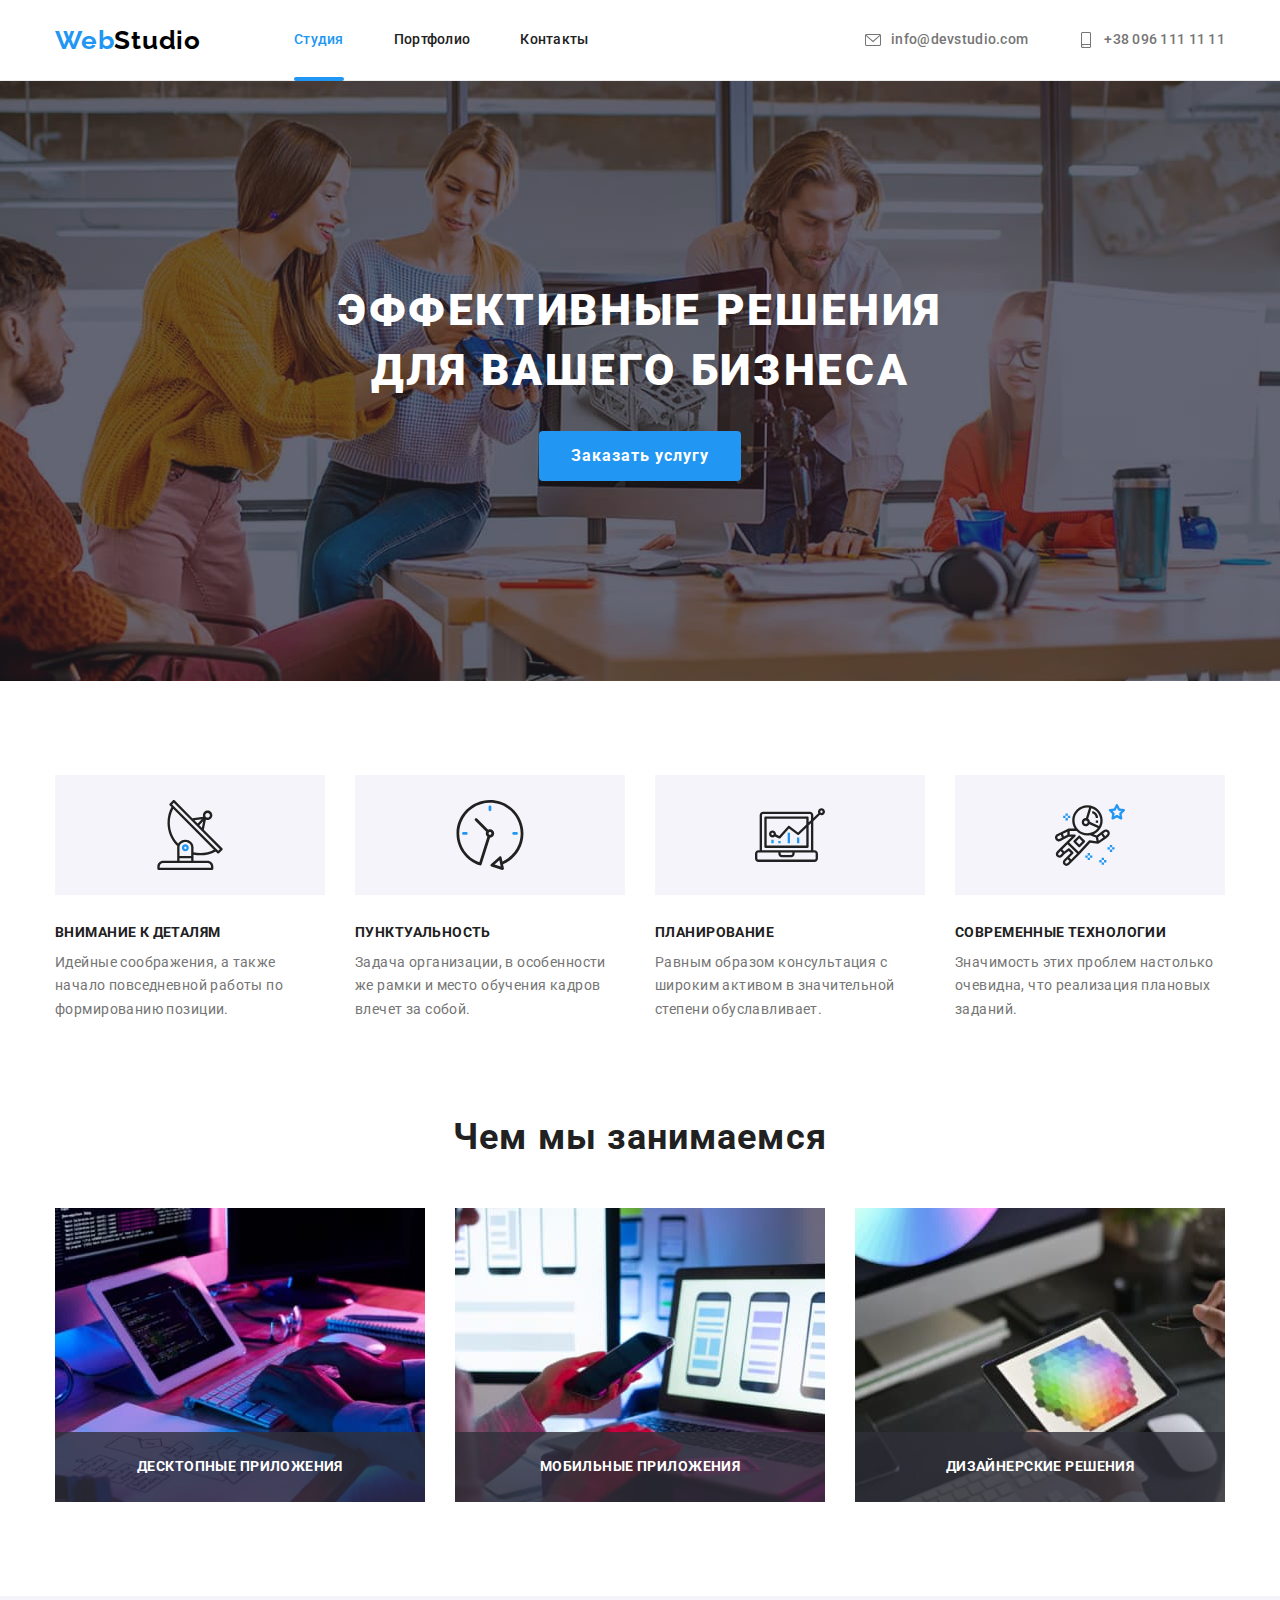
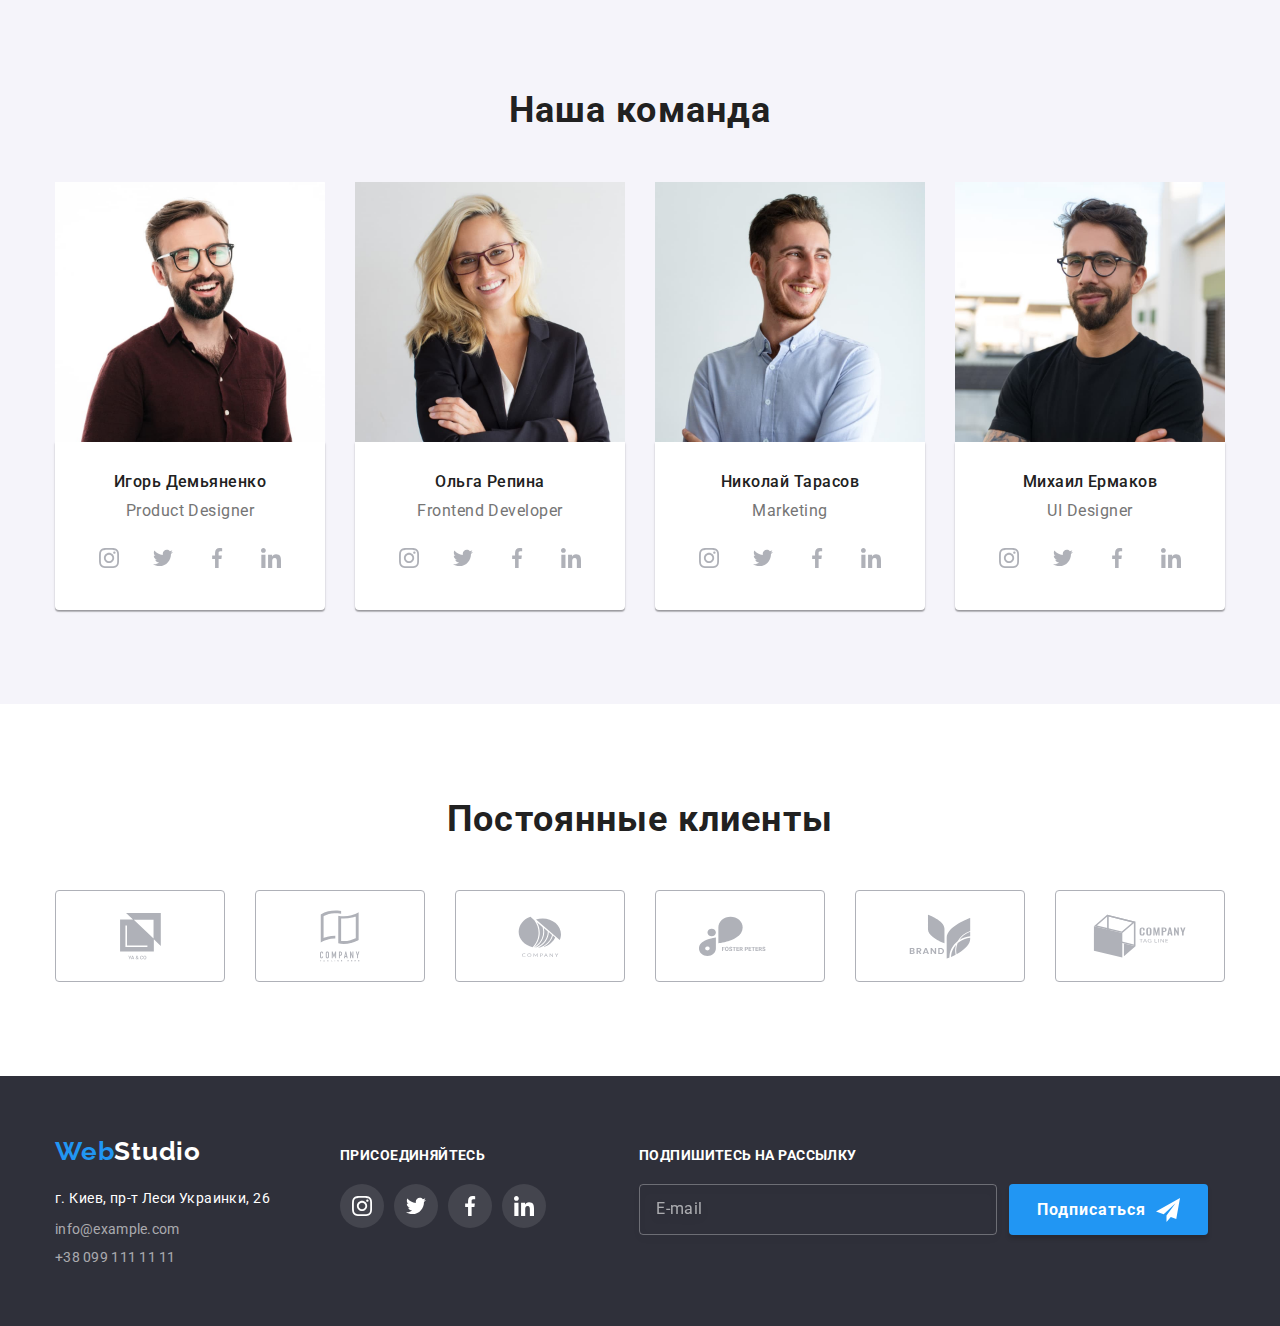
==== index.html @ f816db90 "Clone homework 06" ====
<!DOCTYPE html>
<html lang="ru">
  <head>
    <meta charset="UTF-8" />
    <meta http-equiv="X-UA-Compatible" content="IE=edge" />
    <meta name="viewport" content="width=device-width, initial-scale=1.0" />
    <title>Студия</title>
    <link rel="stylesheet" href="./css/modern-normalize.css" />
    <link rel="stylesheet" href="./css/styles.css" />

    <link rel="preconnect" href="https://fonts.googleapis.com" />
    <link rel="preconnect" href="https://fonts.gstatic.com" crossorigin />
    <link
      href="https://fonts.googleapis.com/css2?family=Raleway:wght@700&family=Roboto:wght@400;500;700;900&display=swap"
      rel="stylesheet"
    />
  </head>
  <body>
    <header class="header">
      <div class="container header-container">
        <nav class="header-navi">
          <a class="header-logo-first header-logo logo link" lang="en" href="./index.html"
            >Web<span class="header-logo-second logo">Studio</span></a
          >

          <ul class="header-list list">
            <li class="header-item">
              <a class="header-link current link" href="./index.html">Студия</a>
            </li>
            <li class="header-item">
              <a class="header-link link" href="./portfolio.html">Портфолио</a>
            </li>
            <li class="header-item"><a class="header-link link" href="">Контакты</a></li>
          </ul>
        </nav>
        <ul class="contact-list list">
          <li class="contact-item">
            <a href="mailto:info@devstudio.com" class="header-contacts header-envelope link">
              <svg class="contact-item-icon" width="16" height="16">
                <use href="./images/icons.svg#icon-envelope"></use>
              </svg>
              info@devstudio.com</a
            >
          </li>
          <li class="contact-item">
            <a href="tel:+380961111111" class="header-contacts header-tel link">
              <svg class="contact-item-icon" width="16" height="16">
                <use href="./images/icons.svg#icon-smartphone"></use>
              </svg>
              +38 096 111 11 11</a
            >
          </li>
        </ul>
      </div>
    </header>
    <main>
      <section class="main-work section">
        <div class="container main-container">
          <h1 class="main-title">Эффективные решения для вашего бизнеса</h1>
          <button class="main-btn" type="button" data-modal-open>Заказать услугу</button>
        </div>
      </section>
      <section class="features section">
        <div class="container">
          <h2 class="features-title visually-hidden">заголовок</h2>
          <ul class="features-list list">
            <li class="features-item">
              <div class="features-icon-item">
                <svg class="features-icon-icon" width="70" height="70">
                  <use href="./images/icons.svg#icon-antenna"></use>
                </svg>
              </div>
              <h3 class="features-func">Внимание к деталям</h3>
              <p class="features-text">
                Идейные соображения, а также начало повседневной работы по формированию позиции.
              </p>
            </li>
            <li class="features-item">
              <div class="features-icon-item">
                <svg class="features-icon-icon" width="70" height="70">
                  <use href="./images/icons.svg#icon-clock"></use>
                </svg>
              </div>
              <h3 class="features-func">Пунктуальность</h3>
              <p class="features-text">
                Задача организации, в особенности же рамки и место обучения кадров влечет за собой.
              </p>
            </li>
            <li class="features-item">
              <div class="features-icon-item">
                <svg class="features-icon-icon" width="70" height="70">
                  <use href="./images/icons.svg#icon-diagram"></use>
                </svg>
              </div>
              <h3 class="features-func">Планирование</h3>
              <p class="features-text">
                Равным образом консультация с широким активом в значительной степени обуславливает.
              </p>
            </li>
            <li class="features-item">
              <div class="features-icon-item">
                <svg class="features-icon-icon" width="70" height="70">
                  <use href="./images/icons.svg#icon-astronaut"></use>
                </svg>
              </div>
              <h3 class="features-func">Современные технологии</h3>
              <p class="features-text">
                Значимость этих проблем настолько очевидна, что реализация плановых заданий.
              </p>
            </li>
          </ul>
        </div>
      </section>
      <section class="about section">
        <div class="container">
          <h2 class="about-title">Чем мы занимаемся</h2>
          <ul class="about-list list">
            <li class="about-item">
              <img
                src="./images/box_01.jpg"
                alt="Адаптация сайта для ПК"
                width="370"
                height="294"
              />
              <div class="about-top">
                <p class="about-top-text">Десктопные приложения</p>
              </div>
            </li>
            <li class="about-item">
              <img
                src="./images/box_02.jpg"
                alt="Адаптация сайта для смаптфона"
                width="370"
                height="294"
              />
              <div class="about-top">
                <p class="about-top-text">Мобильные приложения</p>
              </div>
            </li>
            <li class="about-item">
              <img
                src="./images/box_03.jpg"
                alt="Адаптация сайта для планшета"
                width="370"
                height="294"
              />
              <div class="about-top">
                <p class="about-top-text">Дизайнерские решения</p>
              </div>
            </li>
          </ul>
        </div>
      </section>
      <section class="team section">
        <div class="container">
          <h2 class="team-title">Наша команда</h2>
          <ul class="team-list list">
            <li class="team-item">
              <img
                src="./images/img_01.jpg"
                alt="Игорь Демьяненко"
                width="270"
                height="260"
                class="team-img"
              />
              <div class="team-card">
                <h3 class="team-personal">Игорь Демьяненко</h3>
                <p lang="en" class="team-text">Product Designer</p>
                <ul class="team-social-list list">
                  <li class="team-social-item">
                    <a href="" class="team-social-link">
                      <svg class="team-social-icon" width="20" height="20">
                        <use href="./images/icons.svg#icon-instagram"></use>
                      </svg>
                    </a>
                  </li>
                  <li class="team-social-item">
                    <a href="" class="team-social-link">
                      <svg class="team-social-icon" width="20" height="20">
                        <use href="./images/icons.svg#icon-twitter"></use>
                      </svg>
                    </a>
                  </li>
                  <li class="team-social-item">
                    <a href="" class="team-social-link">
                      <svg class="team-social-icon" width="20" height="20">
                        <use href="./images/icons.svg#icon-facebook"></use>
                      </svg>
                    </a>
                  </li>
                  <li class="team-social-item">
                    <a href="" class="team-social-link">
                      <svg class="team-social-icon" width="20" height="20">
                        <use href="./images/icons.svg#icon-linkedin"></use>
                      </svg>
                    </a>
                  </li>
                </ul>
              </div>
            </li>
            <li class="team-item">
              <img
                src="./images/img_02.jpg"
                alt="Ольга Репина"
                width="270"
                height="260"
                class="team-img"
              />
              <div class="team-card">
                <h3 class="team-personal">Ольга Репина</h3>
                <p lang="en" class="team-text">Frontend Developer</p>
                <ul class="team-social-list list">
                  <li class="team-social-item">
                    <a href="" class="team-social-link">
                      <svg class="team-social-icon" width="20" height="20">
                        <use href="./images/icons.svg#icon-instagram"></use>
                      </svg>
                    </a>
                  </li>
                  <li class="team-social-item">
                    <a href="" class="team-social-link">
                      <svg class="team-social-icon" width="20" height="20">
                        <use href="./images/icons.svg#icon-twitter"></use>
                      </svg>
                    </a>
                  </li>
                  <li class="team-social-item">
                    <a href="" class="team-social-link">
                      <svg class="team-social-icon" width="20" height="20">
                        <use href="./images/icons.svg#icon-facebook"></use>
                      </svg>
                    </a>
                  </li>
                  <li class="team-social-item">
                    <a href="" class="team-social-link">
                      <svg class="team-social-icon" width="20" height="20">
                        <use href="./images/icons.svg#icon-linkedin"></use>
                      </svg>
                    </a>
                  </li>
                </ul>
              </div>
            </li>
            <li class="team-item">
              <img
                src="./images/img_03.jpg"
                alt="Николай Тарасов"
                width="270"
                height="260"
                class="team-img"
              />
              <div class="team-card">
                <h3 class="team-personal">Николай Тарасов</h3>
                <p lang="en" class="team-text">Marketing</p>
                <ul class="team-social-list list">
                  <li class="team-social-item">
                    <a href="" class="team-social-link">
                      <svg class="team-social-icon" width="20" height="20">
                        <use href="./images/icons.svg#icon-instagram"></use>
                      </svg>
                    </a>
                  </li>
                  <li class="team-social-item">
                    <a href="" class="team-social-link">
                      <svg class="team-social-icon" width="20" height="20">
                        <use href="./images/icons.svg#icon-twitter"></use>
                      </svg>
                    </a>
                  </li>
                  <li class="team-social-item">
                    <a href="" class="team-social-link">
                      <svg class="team-social-icon" width="20" height="20">
                        <use href="./images/icons.svg#icon-facebook"></use>
                      </svg>
                    </a>
                  </li>
                  <li class="team-social-item">
                    <a href="" class="team-social-link">
                      <svg class="team-social-icon" width="20" height="20">
                        <use href="./images/icons.svg#icon-linkedin"></use>
                      </svg>
                    </a>
                  </li>
                </ul>
              </div>
            </li>
            <li class="team-item">
              <img
                src="./images/img_04.jpg"
                alt="Михаил Ермаков"
                width="270"
                height="260"
                class="team-img"
              />
              <div class="team-card">
                <h3 class="team-personal">Михаил Ермаков</h3>
                <p lang="en" class="team-text">UI Designer</p>
                <ul class="team-social-list list">
                  <li class="team-social-item">
                    <a href="" class="team-social-link">
                      <svg class="team-social-icon" width="20" height="20">
                        <use href="./images/icons.svg#icon-instagram"></use>
                      </svg>
                    </a>
                  </li>
                  <li class="team-social-item">
                    <a href="" class="team-social-link">
                      <svg class="team-social-icon" width="20" height="20">
                        <use href="./images/icons.svg#icon-twitter"></use>
                      </svg>
                    </a>
                  </li>
                  <li class="team-social-item">
                    <a href="" class="team-social-link">
                      <svg class="team-social-icon" width="20" height="20">
                        <use href="./images/icons.svg#icon-facebook"></use>
                      </svg>
                    </a>
                  </li>
                  <li class="team-social-item">
                    <a href="" class="team-social-link">
                      <svg class="team-social-icon" width="20" height="20">
                        <use href="./images/icons.svg#icon-linkedin"></use>
                      </svg>
                    </a>
                  </li>
                </ul>
              </div>
            </li>
          </ul>
        </div>
      </section>
      <section class="client section">
        <h2 class="client-title">Постоянные клиенты</h2>
        <ul class="client-list list">
          <li class="client-item">
            <a href="" class="client-link">
              <svg class="client-icon" width="41" height="46.7">
                <use href="./images/icons.svg#icon-group_01"></use>
              </svg>
            </a>
          </li>
          <li class="client-item">
            <a href="" class="client-link">
              <svg class="client-icon" width="40" height="52">
                <use href="./images/icons.svg#icon-group_02"></use>
              </svg>
            </a>
          </li>
          <li class="client-item">
            <a href="" class="client-link">
              <svg class="client-icon" width="43.46" height="41.18">
                <use href="./images/icons.svg#icon-group_03"></use>
              </svg>
            </a>
          </li>
          <li class="client-item">
            <a href="" class="client-link">
              <svg class="client-icon" width="84.44" height="40.62">
                <use href="./images/icons.svg#icon-group_04"></use>
              </svg>
            </a>
          </li>
          <li class="client-item">
            <a href="" class="client-link">
              <svg class="client-icon" width="62.54" height="45.43">
                <use href="./images/icons.svg#icon-group_05"></use>
              </svg>
            </a>
          </li>
          <li class="client-item">
            <a href="" class="client-link">
              <svg class="client-icon" width="93.79" height="43.93">
                <use href="./images/icons.svg#icon-group_06"></use>
              </svg>
            </a>
          </li>
        </ul>
      </section>
    </main>
    <footer class="footer-main">
      <div class="container footer-all">
        <div class="footer-first">
          <a lang="en" href="./index.html" class="footer-logo-first logo footer-logo link"
            >Web<span class="footer-logo-second logo">Studio</span></a
          >
          <address class="footer">
            <ul class="footer-list list">
              <li class="footer-item">
                <a href="https://goo.gl/maps/25rhQZWRj38k3xnr6" class="footer-address link"
                  >г. Киев, пр-т Леси Украинки, 26</a
                >
              </li>
              <li class="footer-item">
                <a href="mailto:info@example.com" class="footer-contacts link">info@example.com</a>
              </li>
              <li class="footer-item">
                <a href="tel:+380991111111" class="footer-contacts link">+38 099 111 11 11</a>
              </li>
            </ul>
          </address>
        </div>
        <div class="footer-join">
          <p class="footer-join-title">присоединяйтесь</p>
          <ul class="footer-social-list list">
            <li class="footer-social-item">
              <a href="" class="footer-social-link">
                <svg class="footer-social-icon" width="20" height="20">
                  <use href="./images/icons.svg#icon-instagram"></use>
                </svg>
              </a>
            </li>
            <li class="footer-social-item">
              <a href="" class="footer-social-link">
                <svg class="footer-social-icon" width="20" height="20">
                  <use href="./images/icons.svg#icon-twitter"></use>
                </svg>
              </a>
            </li>
            <li class="footer-social-item">
              <a href="" class="footer-social-link">
                <svg class="footer-social-icon" width="20" height="20">
                  <use href="./images/icons.svg#icon-facebook"></use>
                </svg>
              </a>
            </li>
            <li class="footer-social-item">
              <a href="" class="footer-social-link">
                <svg class="footer-social-icon" width="20" height="20">
                  <use href="./images/icons.svg#icon-linkedin"></use>
                </svg>
              </a>
            </li>
          </ul>
        </div>
        <div class="mailing">
          <p class="mailing-title">Подпишитесь на рассылку</p>
          <form action="#" class="mailing-forms">
            <input type="email" class="mailing-text" placeholder="E-mail" />
            <button type="submit" class="mailing-btn">
              Подписаться
              <svg class="send-icon" width="24" height="24">
                <use href="images/icons.svg#icon-send"></use>
              </svg>
            </button>
          </form>
        </div>
      </div>
    </footer>

    <div class="dropwindow is-hidden" data-modal>
      <div class="modal">
        <button type="button" class="modal-close" data-modal-close>
          <svg class="close-icon" width="18" height="18">
            <use href="./images/icons.svg#icon-close"></use>
          </svg>
        </button>
        <p class="modal-title">Оставьте свои данные, мы вам перезвоним</p>
        <form action="#" class="modal-form">
          <div class="modal-form-field">
            <label for="user-name" class="modal-input-text">Имя</label>
            <div class="input-modal-wrap">
              <input type="text" name="user-name" class="modal-input" id="user-name" required />
              <svg class="input-icon" width="18" height="18">
                <use href="images/icons.svg#icon-person"></use>
              </svg>
            </div>
          </div>
          <div class="modal-form-field">
            <label for="user-tel" class="modal-input-text">Телефон</label>
            <div class="input-modal-wrap">
              <input type="tel" name="user-tel" class="modal-input" id="user-tel" required />
              <svg class="input-icon" width="18" height="18">
                <use href="images/icons.svg#icon-phone"></use>
              </svg>
            </div>
          </div>
          <div class="modal-form-field">
            <label for="user-email" class="modal-input-text">Почта</label>
            <div class="input-modal-wrap">
              <input type="email" name="user-email" class="modal-input" id="user-email" />
              <svg class="input-icon" width="18" height="18">
                <use href="images/icons.svg#icon-email"></use>
              </svg>
            </div>
          </div>
          <div class="modal-form-field">
            <label for="user-text" class="modal-input-text">Комментарий</label>
            <textarea
              name="user-text"
              id="user-text"
              class="modal-text-area"
              placeholder="Введите текст"
            ></textarea>
          </div>
          <div class="modal-form-field">
            <input
              type="checkbox"
              name="policy"
              id="modal-check"
              class="modal-check visually-hidden"
            />
            <label for="modal-check" class="modal-check-text">
              <span>
                <svg class="icon-check" width="16" height="15">
                  <use href="images/icons.svg#icon-check"></use>
                </svg> </span
              >Соглашаюсь с рассылкой и принимаю
              <a href="#" class="modal-check-link">Условия договора</a></label
            >
          </div>
          <button type="submit" class="main-btn form-btn">Отправить</button>
        </form>
      </div>
    </div>
    <script src="./js/modal.js"></script>
  </body>
</html>
---- css/styles.css ----
:root {
  --first-color: #ffffff;
  --second-color: #212121;
  --third-color: #757575;
  --accent-color: #2196f3;
  --background-button: #f5f4fa;
  --contacts-color: rgba(255, 255, 255, 0.6);
  --background-first: #2f303a;
  --background-second: #e5e5e5;
  --logo-color: #000000;
  --hover-color: #188ce8;
  --icon-color: #afb1b8;
}

body {
  font-family: Roboto, sans-serif;
  color: var(--second-color);
}
button {
  cursor: pointer;
}

.list {
  list-style: none;
}
.link {
  text-decoration: none;
}

p,
h1,
h2,
h3,
h4,
h5,
h6 {
  margin: 0;
}
ul {
  margin: 0;
  padding: 0;
}

.container {
  width: 1200px;
  padding-left: 15px;
  padding-right: 15px;
  margin: 0 auto;
}
.section {
  padding-top: 94px;
  padding-bottom: 94px;
}
img {
  display: block;
  max-width: 100%;
}

.visually-hidden {
  position: absolute;
  width: 1px;
  height: 1px;
  margin: -1px;
  border: 0;
  padding: 0;
  white-space: nowrap;
  clip-path: inset(100%);
  clip: rect(0 0 0 0);
  overflow: hidden;
}
/* -----------Logo---------------- */
.logo {
  font-family: Raleway;
  font-weight: 700;
  font-size: 26px;
  line-height: 1.19;
  letter-spacing: 0.03em;
}
.header-logo {
  display: block;
  padding-top: 24px;
  padding-bottom: 24px;
}
.header-logo-first {
  color: var(--accent-color);
  margin-right: 93px;
}
.header-logo-second {
  color: var(--logo-color);
}

.footer-logo-first {
  color: var(--accent-color);
}
.footer-logo-second {
  color: var(--first-color);
}
/* -----------------Header-------------- */
.current-link {
  color: var(--accent-color);
}
.header {
  background-color: var(--first-color);
  border-bottom: 1px solid #ececec;
  width: 100%;
}
.header-link {
  display: block;
  font-weight: 500;
  font-size: 14px;
  line-height: 1.14;
  letter-spacing: 0.02em;
  padding-top: 32px;
  padding-bottom: 32px;

  color: var(--second-color);
  transition: color 250ms cubic-bezier(0.4, 0, 0.2, 1);
  position: relative;
}
.header-link:hover,
.header-link:focus,
.current {
  color: var(--accent-color);
}
.header-link.current::after {
  content: '';
  width: 100%;
  height: 4px;
  border-radius: 2px;
  background-color: var(--accent-color);
  position: absolute;
  left: 0;
  bottom: -1px;
}
.header-contacts {
  display: flex;
  align-items: center;
  font-weight: 500;
  font-size: 14px;
  line-height: 1.14;
  letter-spacing: 0.02em;
  padding-top: 32px;
  padding-bottom: 32px;

  color: var(--third-color);
  transition: color 250ms cubic-bezier(0.4, 0, 0.2, 1);
}
.header-contacts:focus,
.header-contacts:hover {
  color: var(--accent-color);
}
.header-navi {
  display: flex;
  align-items: center;
}
.header-container {
  display: flex;
  align-items: center;
}

.contact-list {
  display: flex;
  margin-left: auto;
  justify-content: center;
  align-items: center;
}
.header-list {
  display: flex;
}
.header-item {
  display: block;
  margin-right: 50px;
}
.header-item:last-child {
  margin-right: 0;
}
.contact-item {
  display: flex;
  align-items: center;
  justify-content: center;
  margin-right: 50px;
}

.contact-item:last-child {
  margin-right: 0px;
}
.contact-item-icon {
  fill: currentColor;
  margin-right: 10px;
}

/* -------------- Footer -------------------  */
.footer-main {
  background-color: var(--background-first);
  padding-top: 60px;
  padding-bottom: 60px;
}
.footer-logo {
  display: block;
  margin-bottom: 20px;
}

.footer-item:not(:last-child) {
  margin-bottom: 9px;
}

.footer-link {
  font-size: 14px;
  line-height: 1.14;
  letter-spacing: 0.02em;

  color: var(--second-color);
  transition: color 250ms cubic-bezier(0.4, 0, 0.2, 1);
}
.footer-link:hover,
.footer-link:focus {
  color: var(--accent-color);
}
.footer-contacts {
  font-size: 14px;
  font-style: normal;
  line-height: 1.14;
  letter-spacing: 0.02em;

  color: var(--contacts-color);
  transition: color 250ms cubic-bezier(0.4, 0, 0.2, 1);
}
.footer-contacts:hover,
.footer-contacts:focus {
  color: var(--accent-color);
}
.footer-address {
  font-size: 14px;
  font-style: normal;
  line-height: 1.71;
  letter-spacing: 0.03em;
  color: var(--first-color);
  transition: color 250ms cubic-bezier(0.4, 0, 0.2, 1);
}

.footer-address:hover,
.footer-address:focus {
  color: var(--accent-color);
}
.footer-all {
  display: flex;
  align-items: baseline;
}
.footer-join {
  justify-content: center;
  align-items: center;
  margin-top: 0px;
  margin-left: 70px;
}
.footer-join-title {
  font-weight: 700;
  font-size: 14px;
  line-height: 1.14;
  letter-spacing: 0.03em;
  text-align: left;
  text-transform: uppercase;
  color: var(--first-color);
  margin-bottom: 20px;
}
.footer-social-list {
  display: flex;
  justify-content: center;
}
.footer-social-item {
  width: 44px;
  height: 44px;
}
.footer-social-item + .footer-social-item {
  margin-left: 10px;
}
.footer-social-link {
  display: flex;
  align-items: center;
  justify-content: center;
  width: 100%;
  height: 100%;
  border-radius: 50%;
  background-color: rgba(255, 255, 255, 0.1);
  transition: background-color 250ms cubic-bezier(0.4, 0, 0.2, 1);
}
.footer-social-link:hover,
.footer-social-link:focus {
  background-color: var(--accent-color);
}
.footer-social-icon {
  fill: var(--first-color);
}
.mailing {
  justify-content: center;
  align-items: center;
  margin-top: 0px;
  margin-left: 93px;
}
.mailing-forms {
  display: flex;
}
.mailing-forms:hover, .mailing-forms:focus {
  color: var(--accent-color);
}
.mailing-title {
  font-weight: 700;
font-size: 14px;
line-height: 1.14;
letter-spacing: 0.03em;
text-transform: uppercase;
color: var(--first-color);
margin-bottom: 20px;
}


.mailing-text {
  border: 1px solid rgba(255, 255, 255, 0.3);
box-sizing: border-box;
filter: drop-shadow(0px 4px 4px rgba(0, 0, 0, 0.15));
border-radius: 4px;
padding: 15px 16px;
background-color: transparent;
width: 358px; 
color: var(--first-color);

}
.mailing-text::placeholder {
  width: 358px;
  height: 50px;
  font-size: 16px;
line-height: 1.25;
display: flex;
align-items: center;
letter-spacing: 0.03em;
color: rgba(255, 255, 255, 0.6);

}
.mailing-btn {
  display: flex;
  justify-content: center;
  align-items: center;
padding: 10px 28px;
  font-weight: 700;
font-size: 16px;
line-height: 1.87;
display: flex;
align-items: center;
text-align: center;
letter-spacing: 0.06em;
color: var(--first-color);
border: none;
box-shadow: 0px 4px 4px rgba(0, 0, 0, 0.15);
border-radius: 4px;
background: var(--accent-color);



margin-left: 12px;
}
.send-icon {
  margin-left: 10px;
}


/*-------------- Main section -------------*/
.main-work {
  background-image: linear-gradient(rgba(47, 48, 58, 0.4), rgba(47, 48, 58, 0.4)),
    url(../images/Img_bg.jpg);
  background-repeat: no-repeat;
  background-size: cover;
  background-position: center;
  margin-left: auto;
  margin-right: auto;
  max-width: 1600px;
  text-align: center;
  padding-top: 200px;
  padding-bottom: 200px;
}
.main-container {
  width: 696px;
}

.main-title {
  font-weight: 900;
  font-size: 44px;
  line-height: 1.36;
  text-align: center;
  letter-spacing: 0.06em;
  text-transform: uppercase;
  color: var(--first-color);
  margin-bottom: 30px;
}
.main-btn {
  font-family: Roboto;
  font-weight: 700;
  font-size: 16px;
  line-height: 1.87;
  letter-spacing: 0.06em;

  display: inline-block;
  border: none;
  border-radius: 4px;

  max-height: 50px;
  color: var(--first-color);
  background-color: var(--accent-color);
  cursor: pointer;
  padding: 10px 32px;
  transition: color 250ms cubic-bezier(0.4, 0, 0.2, 1),
    background-color 250ms cubic-bezier(0.4, 0, 0.2, 1);
}
.main-btn:hover,
.main-btn:focus {
  background-color: var(--hover-color);
  color: var(--first-color);
}

/* --------- Features section ---------- */
.features {
  background-color: var(--first-color);
}
.features-icon-list {
  display: flex;
  justify-content: center;
}
.features-icon-item {
  display: flex;
  align-items: center;
  justify-content: center;
  width: 270px;
  height: 120px;
  background-color: var(--background-button);
  margin-bottom: 30px;
}
.features-icon-item + .features-icon-item {
  margin-left: 30px;
}
.features-list {
  display: flex;
}
.features-item {
  max-width: 270px;
}
.features-item:not(:last-child) {
  margin-right: 30px;
}

.features-func {
  font-weight: 700;
  font-size: 14px;
  line-height: 1.14;
  letter-spacing: 0.03em;
  text-transform: uppercase;
  color: var(--second-color);
  margin-bottom: 10px;
}
.features-text {
  font-size: 14px;
  line-height: 1.71;
  letter-spacing: 0.03em;
  color: var(--third-color);
}


/* ----------- About ------------ */

.about {
  background-color: var(--first-color);
  padding-top: 0;
}
.about-list {
  display: flex;
}
.about-item {
  position: relative;
}
.about-item:not(:last-child) {
  margin-right: 30px;
}
.about-title {
  font-weight: 700;
  font-size: 36px;
  line-height: 1.17;
  text-align: center;
  letter-spacing: 0.03em;

  color: var(--second-color);
  margin-bottom: 50px;
}

.about-top-text {
  display: flex;
  justify-content: center;
  align-items: center;
  width: 370px;
  height: 70px;
  font-weight: 700;
  font-size: 14px;
  line-height: 1.14;
  text-align: center;
  letter-spacing: 0.03em;
  text-transform: uppercase;
  color: var(--first-color);
  background-color: rgba(47, 48, 58, 0.8);

  position: absolute;
  bottom: 0;
}

/* --------------- Team ------------- */
.team {
  background-color: var(--background-button);
}

.team-title {
  font-weight: 700;
  font-size: 36px;
  line-height: 1.16;
  letter-spacing: 0.03em;
  text-align: center;

  color: var(--second-color);
  margin-bottom: 50px;
}
.team-card {
  background-color: var(--first-color);
  box-shadow: 0px 1px 3px rgba(0, 0, 0, 0.12), 0px 1px 1px rgba(0, 0, 0, 0.14),
    0px 2px 1px rgba(0, 0, 0, 0.2);
  border-radius: 0px 0px 4px 4px;
  padding: 30px 32px;
}
.team-list {
  display: flex;
  flex-wrap: wrap;
  margin-right: -30px;
  margin-bottom: -30px;
}
.team-item {
  flex-basis: calc(100% / 4 - 30px);
  margin-right: 30px;
  margin-bottom: 30px;
  /* filter: drop-shadow(0px 4px 4px rgba(0, 0, 0, 0.25)); */
}

.team-personal {
  font-weight: 500;
  font-size: 16px;
  line-height: 1.19;
  text-align: center;
  letter-spacing: 0.03em;

  color: var(--second-color);

  margin-bottom: 10px;
}

.team-text {
  font-size: 16px;
  line-height: 1.19;
  letter-spacing: 0.03em;
  text-align: center;
  color: var(--third-color);
  margin-bottom: 16px;
}

.team-social-list {
  display: flex;
  justify-content: center;
  /* padding-left: 32px;
  padding-right: 32px; */
}
.team-social-item {
  width: 44px;
  height: 44px;
}
.team-social-item + .team-social-item {
  margin-left: 10px;
}
.team-social-link {
  display: flex;
  align-items: center;
  justify-content: center;
  width: 100%;
  height: 100%;
  border-radius: 50%;
  background-color: var(--first-color);
  color: var(--icon-color);
  transition: color 250ms cubic-bezier(0.4, 0, 0.2, 1),
    background-color 250ms cubic-bezier(0.4, 0, 0.2, 1);
}
.team-social-link:hover,
.team-social-link:focus {
  background-color: var(--accent-color);
  color: var(--first-color);
}
.team-social-icon {
  fill: currentColor;
}

/* --------------- CLIENT ------------------- */

.client-title {
  font-weight: 700px;
  font-size: 36px;
  line-height: 1.17;
  text-align: center;
  letter-spacing: 0.03em;
  margin-top: 0;
  margin-bottom: 50px;
}

.client-list {
  display: flex;
  justify-content: center;
}
.client-item {
  display: flex;
  align-items: center;
  justify-content: center;
  width: 170px;
  height: 92px;
}
.client-item + .client-item {
  margin-left: 30px;
}
.client-link {
  display: flex;
  align-items: center;
  justify-content: center;
  width: 100%;
  height: 100%;
  color: var(--icon-color);
  border: 1px solid #afb1b8;
  border-radius: 4px;
  transition: color 250ms cubic-bezier(0.4, 0, 0.2, 1),
    border-color 250ms cubic-bezier(0.4, 0, 0.2, 1);
}
.client-icon {
  fill: currentColor;
}
.client-link:focus,
.client-link:hover {
  color: var(--accent-color);
  border-color: var(--accent-color);
}

/* --------------- PORTFOLIO----------------- */

/* -----------------Filter------------------ */
.filter {
  background-color: var(--first-color);
}
.filter-list {
  display: flex;
  justify-content: center;
  margin-bottom: 50px;
}

.filter-item:not(:last-child) {
  margin-right: 8px;
}
.work-list {
  display: flex;
  flex-wrap: wrap;
  margin-right: -30px;
  margin-bottom: -30px;
}
.work-item {
  flex-basis: calc(100% / 3 - 30px);
  margin-right: 30px;
  margin-bottom: 30px;
}
.work-item-wrap {
  position: relative;
  overflow: hidden;
}
.work-top-text {
  font-size: 18px;
  line-height: 1.56;
  letter-spacing: 0.03em;
  color: var(--first-color);
  background-color: rgba(33, 150, 243, 0.9);
  padding: 63px 24px;
  position: absolute;
  top: 0;
  left: 0;
  width: 370px;
  height: 100%;
  transition: transform 250ms cubic-bezier(0.4, 0, 0.2, 1);
  transform: translateY(101%);
  overflow: auto;
}
.work-focus-link:hover .work-top-text,
.work-focus-link:focus .work-top-text {
  transform: translateY(0);
}

.work-focus-link {
  display: block;
  border: 1px solid rgba(238, 238, 238, 1)
  background-color: var(--first-color);
  transition: box-shadow 250ms cubic-bezier(0.4, 0, 0.2, 1);
}
.work-focus-link:hover,
.work-focus-link:focus {
  box-shadow: 0px 4px 4px 0px rgba(0, 0, 0, 0.25);
  opacity: 1;
  }
.filter-btn {
  font-family: Roboto;
  font-weight: 500;
  font-size: 16px;
  line-height: 1.62;
  text-align: center;
  letter-spacing: 0.03em;
  cursor: pointer;
  background-color: var(--background-button);
  color: var(--second-color);
  border: none;
  border-radius: 4px;
  margin-right: 8px;
  padding: 6px 22px;
  transition: color 250ms cubic-bezier(0.4, 0, 0.2, 1),
    background-color 250ms cubic-bezier(0.4, 0, 0.2, 1),
    box-shadow 250ms cubic-bezier(0.4, 0, 0.2, 1);
}
.filter-btn:last-child {
  margin-right: 0;
}
.filter-btn:hover,
.filter-btn:focus {
  background-color: var(--accent-color);
  color: var(--first-color);
  border: none;
  box-shadow: 0px 3px 1px rgba(0, 0, 0, 0.1), 0px 1px 2px rgba(0, 0, 0, 0.08),
    0px 2px 2px rgba(0, 0, 0, 0.12);
}
.current-btn {
  background-color: var(--accent-color);
  color: var(--first-color);
  border: none;
  box-shadow: 0px 3px 1px rgba(0, 0, 0, 0.1), 0px 1px 2px rgba(0, 0, 0, 0.08),
    0px 2px 2px rgba(0, 0, 0, 0.12);
}

.work-about {
  
  box-sizing: border-box;
  padding: 20px 24px;
  border: 1px solid rgba(238, 238, 238, 1);
  border-top: none;
}
.work-title {
  font-weight: 700;
  font-size: 18px;
  line-height: 2;
  letter-spacing: 0.06em;

  color: var(--second-color);
}
.work-text {
  font-size: 16px;
  line-height: 1.87;

  letter-spacing: 0.03em;
  color: var(--third-color);
}

/* -------------------------------- MODAL DROP WINDOW ----------------------- */

.dropwindow {
  width: 100vw;
  height: 100vh;
  background-color: rgba(0, 0, 0, 0.2);
  position: fixed;
  top: 0;
  left: 0;
  transition: opacity 250ms, visibility 250ms;
}
.modal {
  width: 528px;
  min-height: 581px;
  background-color: var(--first-color);
  border-radius: 4px;
  position: absolute;
  top: 50%;
  left: 50%;
  transform: translate(-50%, -50%);
  /* padding-top: 40px;
  padding-left: 40px;
  padding-right: 40px; */
  padding: 40px;
}
.modal-close {
  position: absolute;
  top: 8px;
  right: 8px;
  width: 30px;
  height: 30px;
  border-radius: 50%;
  border: 1px solid rgba(0, 0, 0, 0.1);
  background-color: transparent;
  display: flex;
  align-items: center;
  justify-content: center;
}
.close-icon:hover, .close-icon:focus {
  fill: var(--accent-color);
}
.is-hidden {
  visibility: hidden;
  opacity: 0;
  pointer-events: none;
}
.modal-title {
font-weight: 700;
font-size: 20px;
line-height: 1.15;
text-align: center;
letter-spacing: 0.03em;
color: var(--second-color);
margin-bottom: 12px;


}
.modal-form-field {
  margin-bottom: 10px;
  
}
.input-modal-wrap {
  position: relative;
}
.input-icon {
  position: absolute;
  top:50%;
  transform: translateY(-50%);
  left: 12px;
  transition: fill 250ms cubic-bezier(0.4, 0, 0.2, 1);
}

.modal-input {
  width: 100%;
  height: 40px;
  border: 1px solid rgba(33, 33, 33, 0.2);
  box-sizing: border-box;
  border-radius: 4px;
  
  padding-left: 42px;
  padding-right: 16px;
  background-color: transparent;
  transition: border-color 250ms cubic-bezier(0.4, 0, 0.2, 1);
}
.modal-input:focus, .modal-input:hover {
  border-color: var(--accent-color);
}
.modal-input:focus + .input-icon, .modal-input:hover + .input-icon {
  fill: var(--accent-color);
}

.form-btn {
display: block;
margin: 0 auto;
padding: 10px 56px;
}
.modal-input-text {
  display: block;
font-size: 12px;
line-height: 1.17;
letter-spacing: 0.01em;
color: var(--third-color);
margin-bottom: 4px;
}
.modal-text-area {
width: 100%;
height: 120px;
border: 1px solid rgba(33, 33, 33, 0.2);
box-sizing: border-box;
border-radius: 4px;
padding: 12px 16px;
outline: none;

resize: none;
}
.modal-text-area::placeholder {
  font-size: 12px;
line-height: 1.17;
letter-spacing: 0.01em;
color: rgba(117, 117, 117, 0.5);
}
.modal-check-text {
  font-size: 14px;
line-height: 1.71;
letter-spacing: 0.03em;
color: var(--third-color);
display: flex;
position: relative;
align-items: center;
}
.modal-check-text span {
  width: 16px;
  height: 15px;
  border-radius: 2px;
  margin-right: 7px;
  border: 1px solid #000000;
  display: flex;
  align-items: center;
  justify-content: center;

}
.modal-check:checked + .modal-check-text span {
  background-color: var(--accent-color);
  border: none;
}
.icon-check {
  fill: var(--first-color);
}
.modal-check-link {
color: var(--accent-color);
text-decoration-line: underline;
}
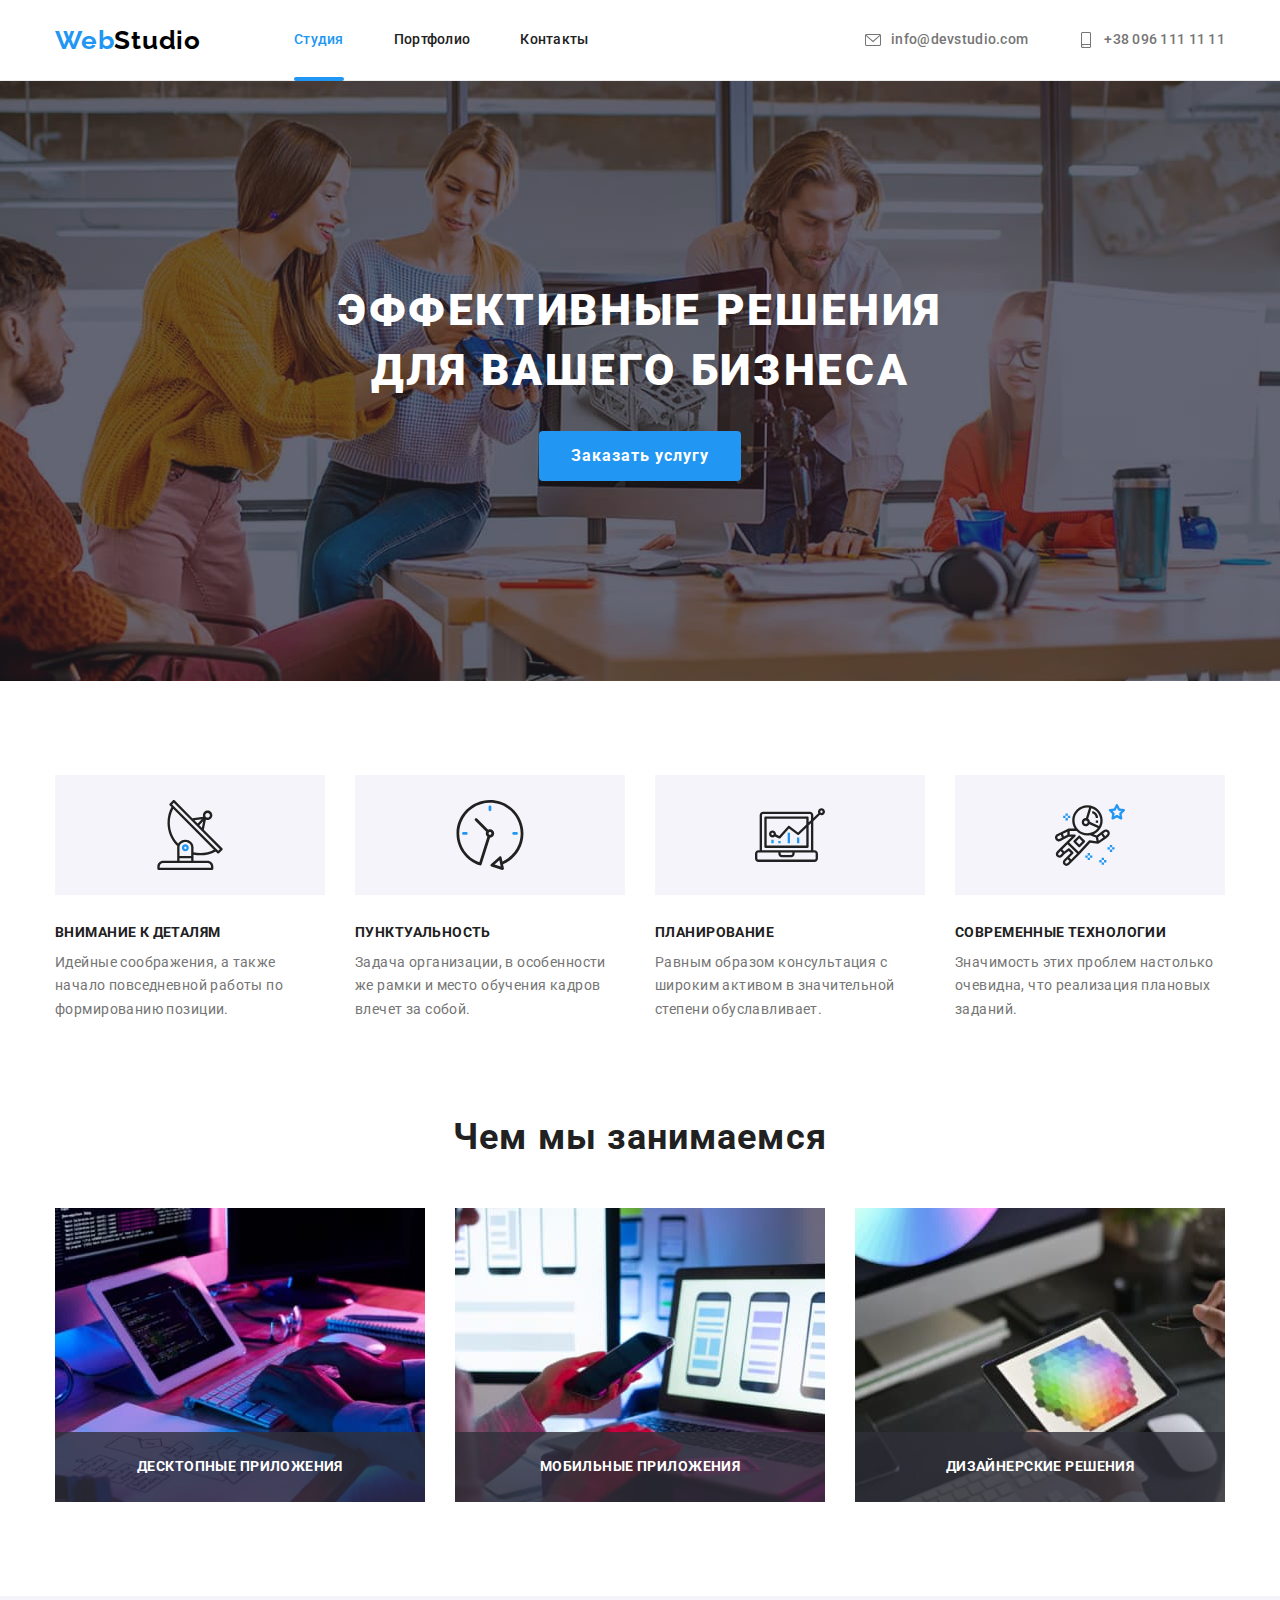
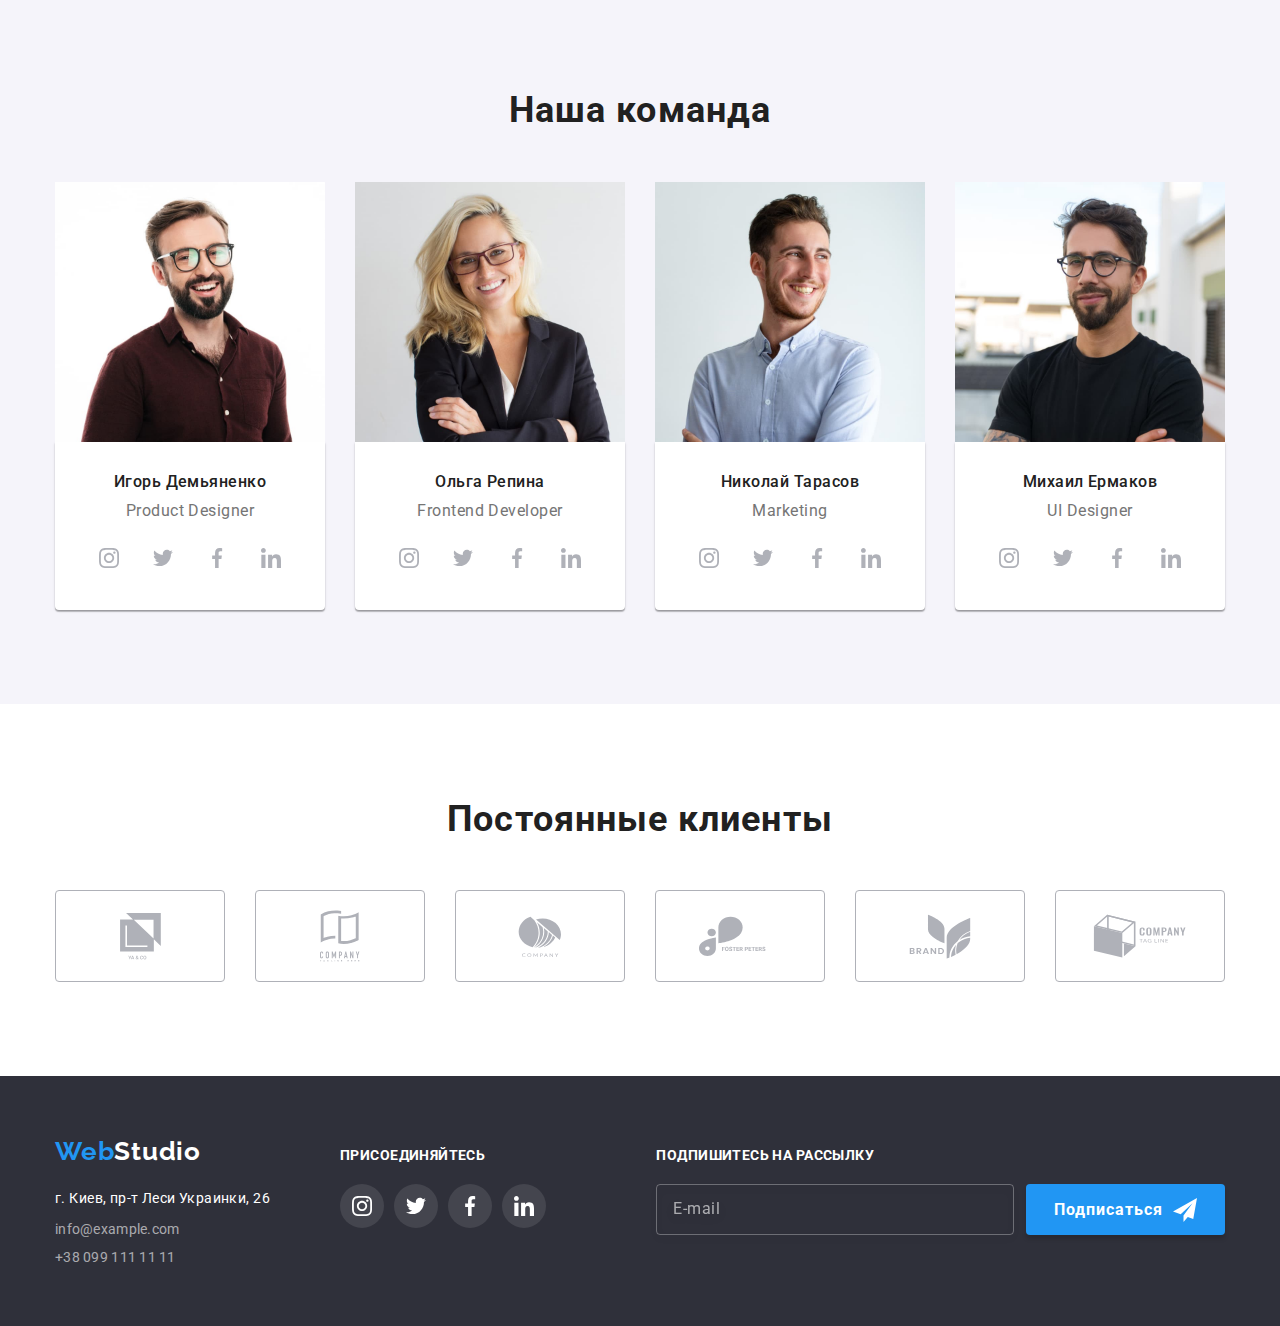
==== commit 7ae873b0: "fix hw-06" ====
--- a/index.html
+++ b/index.html
@@ -6,8 +6,7 @@
     <meta name="viewport" content="width=device-width, initial-scale=1.0" />
     <title>Студия</title>
     <link rel="stylesheet" href="./css/modern-normalize.css" />
-    <link rel="stylesheet" href="./css/styles.css" />
-
+    <link rel="stylesheet" href="/css/main.min.css" />
     <link rel="preconnect" href="https://fonts.googleapis.com" />
     <link rel="preconnect" href="https://fonts.gstatic.com" crossorigin />
     <link
@@ -484,7 +483,7 @@
               </svg>
             </div>
           </div>
-          <div class="modal-form-field">
+          <div class="modal-form-field comment-text">
             <label for="user-text" class="modal-input-text">Комментарий</label>
             <textarea
               name="user-text"
@@ -493,7 +492,7 @@
               placeholder="Введите текст"
             ></textarea>
           </div>
-          <div class="modal-form-field">
+          <div class="modal-form-field checkbox-form-field">
             <input
               type="checkbox"
               name="policy"
@@ -502,7 +501,7 @@
             />
             <label for="modal-check" class="modal-check-text">
               <span>
-                <svg class="icon-check" width="16" height="15">
+                <svg class="icon-check" width="13" height="11">
                   <use href="images/icons.svg#icon-check"></use>
                 </svg> </span
               >Соглашаюсь с рассылкой и принимаю
--- a/css/main.min.css
+++ b/css/main.min.css
@@ -0,0 +1,2 @@
+:root{--first-color:#ffffff;--second-color:#212121;--third-color:#757575;--accent-color:#2196f3;--background-button:#f5f4fa;--contacts-color:rgba(255,255,255,0.6);--background-first:#2f303a;--background-second:#e5e5e5;--logo-color:#000000;--hover-color:#188ce8;--icon-color:#afb1b8}body{font-family:Roboto, sans-serif;color:var(--second-color)}button{cursor:pointer}img{display:block;max-width:100%}p,h1,h2,h3,h4,h5,h6{margin:0}ul{margin:0;padding:0}.list{list-style:none}.link{text-decoration:none}.container{width:1200px;padding-left:15px;padding-right:15px;margin:0 auto}.section{padding-top:94px;padding-bottom:94px}.visually-hidden{position:absolute;width:1px;height:1px;margin:-1px;border:0;padding:0;white-space:nowrap;clip-path:inset(100%);clip:rect(0 0 0 0);overflow:hidden}.logo{font-family:Raleway;font-weight:700;font-size:26px;line-height:1.19;letter-spacing:0.03em}.header-logo{display:block;padding-top:24px;padding-bottom:24px}.header-logo-first{color:var(--accent-color);margin-right:93px}.header-logo-second{color:var(--logo-color)}.footer-logo-first{color:var(--accent-color)}.footer-logo-second{color:var(--first-color)}.current-link{color:var(--accent-color)}.header{background-color:var(--first-color);border-bottom:1px solid #ececec;width:100%}.header-link{display:block;font-weight:500;font-size:14px;line-height:1.14;letter-spacing:0.02em;padding-top:32px;padding-bottom:32px;color:var(--second-color);transition:color 250ms cubic-bezier(0.4, 0, 0.2, 1);position:relative}.header-link:hover,.header-link:focus,.header-link.current{color:var(--accent-color)}.header-link:hover::after,.header-link:focus::after,.header-link.current::after{content:'';width:100%;height:4px;border-radius:2px;background-color:var(--accent-color);position:absolute;left:0;bottom:-1px}.header-contacts{display:flex;align-items:center;font-weight:500;font-size:14px;line-height:1.14;letter-spacing:0.02em;padding-top:32px;padding-bottom:32px;color:var(--third-color);transition:color 250ms cubic-bezier(0.4, 0, 0.2, 1)}.header-contacts:focus,.header-contacts:hover{color:var(--accent-color)}.header-navi{display:flex;align-items:center}.header-container{display:flex;align-items:center}.header-list{display:flex}.header-item{display:block;margin-right:50px}.header-item:last-child{margin-right:0}.contact-item{display:flex;align-items:center;justify-content:center;margin-right:50px}.contact-item:last-child{margin-right:0px}.contact-item-icon{fill:currentColor;margin-right:10px}.contact-list{display:flex;margin-left:auto;justify-content:center;align-items:center}.footer-main{background-color:var(--background-first);padding-top:60px;padding-bottom:60px}.footer-logo{display:block;margin-bottom:20px}.footer-item:not(:last-child){margin-bottom:9px}.footer-link{font-size:14px;line-height:1.14;letter-spacing:0.02em;color:var(--second-color);transition:color 250ms cubic-bezier(0.4, 0, 0.2, 1)}.footer-link:hover,.footer-link:focus{color:var(--accent-color)}.footer-contacts{font-size:14px;font-style:normal;line-height:1.14;letter-spacing:0.02em;color:var(--contacts-color);transition:color 250ms cubic-bezier(0.4, 0, 0.2, 1)}.footer-contacts:hover,.footer-contacts:focus{color:var(--accent-color)}.footer-address{font-size:14px;font-style:normal;line-height:1.71;letter-spacing:0.03em;color:var(--first-color);transition:color 250ms cubic-bezier(0.4, 0, 0.2, 1)}.footer-address:hover,.footer-address:focus{color:var(--accent-color)}.footer-all{display:flex;align-items:baseline}.footer-join{justify-content:center;align-items:center;margin-top:0px;margin-left:70px}.footer-join-title{font-weight:700;font-size:14px;line-height:1.14;letter-spacing:0.03em;text-align:left;text-transform:uppercase;color:var(--first-color);margin-bottom:20px}.footer-social-list{display:flex;justify-content:center}.footer-social-item{width:44px;height:44px}.footer-social-item+.footer-social-item{margin-left:10px}.footer-social-link{display:flex;align-items:center;justify-content:center;width:100%;height:100%;border-radius:50%;background-color:rgba(255,255,255,0.1);transition:background-color 250ms cubic-bezier(0.4, 0, 0.2, 1)}.footer-social-link:hover,.footer-social-link:focus{background-color:var(--accent-color)}.footer-social-icon{fill:var(--first-color)}.mailing{justify-content:center;align-items:center;margin-top:0px;margin-left:auto}.mailing-forms{display:flex}.mailing-forms:hover,.mailing-forms:focus{color:var(--accent-color)}.mailing-title{font-weight:700;font-size:14px;line-height:1.14;letter-spacing:0.03em;text-transform:uppercase;color:var(--first-color);margin-bottom:20px}.mailing-text{border:1px solid rgba(255,255,255,0.3);box-sizing:border-box;filter:drop-shadow(0px 4px 4px rgba(0,0,0,0.15));border-radius:4px;padding:15px 16px;background-color:transparent;width:358px;color:var(--first-color)}.mailing-text::placeholder{width:358px;height:50px;font-size:16px;line-height:1.25;display:flex;align-items:center;letter-spacing:0.03em;color:rgba(255,255,255,0.6)}.mailing-btn{display:flex;justify-content:center;align-items:center;padding:10px 28px;font-weight:700;font-size:16px;line-height:1.87;display:flex;align-items:center;text-align:center;letter-spacing:0.06em;color:var(--first-color);border:none;box-shadow:0px 4px 4px rgba(0,0,0,0.15);border-radius:4px;background:var(--accent-color);margin-left:12px}.send-icon{margin-left:10px}.about{background-color:var(--first-color);padding-top:0}.about-list{display:flex}.about-item{position:relative}.about-item:not(:last-child){margin-right:30px}.about-title{font-weight:700;font-size:36px;line-height:1.17;text-align:center;letter-spacing:0.03em;color:var(--second-color);margin-bottom:50px}.about-top-text{display:flex;justify-content:center;align-items:center;width:370px;height:70px;font-weight:700;font-size:14px;line-height:1.14;text-align:center;letter-spacing:0.03em;text-transform:uppercase;color:var(--first-color);background-color:rgba(47,48,58,0.8);position:absolute;bottom:0}.client-title{font-weight:700px;font-size:36px;line-height:1.17;text-align:center;letter-spacing:0.03em;margin-top:0;margin-bottom:50px}.client-list{display:flex;justify-content:center}.client-item{display:flex;align-items:center;justify-content:center;width:170px;height:92px}.client-item+.client-item{margin-left:30px}.client-link{display:flex;align-items:center;justify-content:center;width:100%;height:100%;color:var(--icon-color);border:1px solid #afb1b8;border-radius:4px;transition:color 250ms cubic-bezier(0.4, 0, 0.2, 1),border-color 250ms cubic-bezier(0.4, 0, 0.2, 1)}.client-link:focus,.client-link:hover{color:var(--accent-color);border-color:var(--accent-color)}.client-icon{fill:currentColor}.features{background-color:var(--first-color)}.features-icon-list{display:flex;justify-content:center}.features-icon-item{display:flex;align-items:center;justify-content:center;width:270px;height:120px;background-color:var(--background-button);margin-bottom:30px}.features-icon-item+.features-icon-item{margin-left:30px}.features-list{display:flex}.features-item{max-width:270px}.features-item:not(:last-child){margin-right:30px}.features-func{font-weight:700;font-size:14px;line-height:1.14;letter-spacing:0.03em;text-transform:uppercase;color:var(--second-color);margin-bottom:10px}.features-text{font-size:14px;line-height:1.71;letter-spacing:0.03em;color:var(--third-color)}.main-work{background-image:linear-gradient(rgba(47,48,58,0.4), rgba(47,48,58,0.4)),url(../images/Img_bg.jpg);background-repeat:no-repeat;background-size:cover;background-position:center;margin-left:auto;margin-right:auto;max-width:1600px;text-align:center;padding-top:200px;padding-bottom:200px}.main-container{width:696px}.main-title{font-weight:900;font-size:44px;line-height:1.36;text-align:center;letter-spacing:0.06em;text-transform:uppercase;color:var(--first-color);margin-bottom:30px}.main-btn{font-family:Roboto;font-weight:700;font-size:16px;line-height:1.87;letter-spacing:0.06em;display:inline-block;border:none;border-radius:4px;max-height:50px;color:var(--first-color);background-color:var(--accent-color);cursor:pointer;padding:10px 32px;transition:color 250ms cubic-bezier(0.4, 0, 0.2, 1),background-color 250ms cubic-bezier(0.4, 0, 0.2, 1)}.main-btn:hover,.main-btn:focus{background-color:var(--hover-color);color:var(--first-color)}.team{background-color:var(--background-button)}.team-title{font-weight:700;font-size:36px;line-height:1.16;letter-spacing:0.03em;text-align:center;color:var(--second-color);margin-bottom:50px}.team-card{background-color:var(--first-color);box-shadow:0px 1px 3px rgba(0,0,0,0.12),0px 1px 1px rgba(0,0,0,0.14),0px 2px 1px rgba(0,0,0,0.2);border-radius:0px 0px 4px 4px;padding:30px 32px}.team-list{display:flex;flex-wrap:wrap;margin-right:-30px;margin-bottom:-30px}.team-item{flex-basis:calc(100% / 4 - 30px);margin-right:30px;margin-bottom:30px}.team-personal{font-weight:500;font-size:16px;line-height:1.19;text-align:center;letter-spacing:0.03em;color:var(--second-color);margin-bottom:10px}.team-text{font-size:16px;line-height:1.19;letter-spacing:0.03em;text-align:center;color:var(--third-color);margin-bottom:16px}.team-social-list{display:flex;justify-content:center}.team-social-item{width:44px;height:44px}.team-social-item+.team-social-item{margin-left:10px}.team-social-link{display:flex;align-items:center;justify-content:center;width:100%;height:100%;border-radius:50%;background-color:var(--first-color);color:var(--icon-color);transition:color 250ms cubic-bezier(0.4, 0, 0.2, 1),background-color 250ms cubic-bezier(0.4, 0, 0.2, 1)}.team-social-link:hover,.team-social-link:focus{background-color:var(--accent-color);color:var(--first-color)}.team-social-icon{fill:currentColor}.filter{background-color:var(--first-color)}.filter-list{display:flex;justify-content:center;margin-bottom:50px}.filter-item:not(:last-child){margin-right:8px}.filter-btn{font-family:Roboto;font-weight:500;font-size:16px;line-height:1.62;text-align:center;letter-spacing:0.03em;cursor:pointer;background-color:var(--background-button);color:var(--second-color);border:none;border-radius:4px;margin-right:8px;padding:6px 22px;transition:color 250ms cubic-bezier(0.4, 0, 0.2, 1),background-color 250ms cubic-bezier(0.4, 0, 0.2, 1),box-shadow 250ms cubic-bezier(0.4, 0, 0.2, 1)}.filter-btn:last-child{margin-right:0}.filter-btn:hover,.filter-btn:focus{background-color:var(--accent-color);color:var(--first-color);border:none;box-shadow:0px 3px 1px rgba(0,0,0,0.1),0px 1px 2px rgba(0,0,0,0.08),0px 2px 2px rgba(0,0,0,0.12)}.current-btn{background-color:var(--accent-color);color:var(--first-color);border:none;box-shadow:0px 3px 1px rgba(0,0,0,0.1),0px 1px 2px rgba(0,0,0,0.08),0px 2px 2px rgba(0,0,0,0.12)}.work-list{display:flex;flex-wrap:wrap;margin-right:-30px;margin-bottom:-30px}.work-item{flex-basis:calc(100% / 3 - 30px);margin-right:30px;margin-bottom:30px}.work-item-wrap{position:relative;overflow:hidden}.work-top-text{font-size:18px;line-height:1.56;letter-spacing:0.03em;color:var(--first-color);background-color:rgba(33,150,243,0.9);padding:63px 24px;position:absolute;top:0;left:0;width:370px;height:100%;transition:transform 250ms cubic-bezier(0.4, 0, 0.2, 1);transform:translateY(101%);overflow:auto}.work-focus-link{display:block;border:1px solid #eee;background-color:var(--first-color);transition:box-shadow 250ms cubic-bezier(0.4, 0, 0.2, 1)}.work-focus-link:hover,.work-focus-link:focus{box-shadow:0px 4px 4px 0px rgba(0,0,0,0.25);opacity:1}.work-focus-link:hover .work-top-text,.work-focus-link:hover .work-top-text,.work-focus-link:focus .work-top-text,.work-focus-link:focus .work-top-text{transform:translateY(0)}.work-about{box-sizing:border-box;padding:20px 24px;border:1px solid #eee;border-top:none}.work-title{font-weight:700;font-size:18px;line-height:2;letter-spacing:0.06em;color:var(--second-color)}.work-text{font-size:16px;line-height:1.87;letter-spacing:0.03em;color:var(--third-color)}.dropwindow{width:100vw;height:100vh;background-color:rgba(0,0,0,0.2);position:fixed;top:0;left:0;transition:opacity 250ms, visibility 250ms}.modal{width:528px;min-height:581px;background-color:var(--first-color);border-radius:4px;position:absolute;top:50%;left:50%;transform:translate(-50%, -50%);padding:40px}.modal-close{position:absolute;top:8px;right:8px;width:30px;height:30px;border-radius:50%;border:1px solid rgba(0,0,0,0.1);background-color:transparent;display:flex;align-items:center;justify-content:center;transition:fill 250ms cubic-bezier(0.4, 0, 0.2, 1),border 250ms cubic-bezier(0.4, 0, 0.2, 1)}.modal-close:focus,.modal-close:hover{fill:var(--accent-color);border:1px solid var(--accent-color)}.is-hidden{visibility:hidden;opacity:0;pointer-events:none}.modal-title{font-weight:700;font-size:20px;line-height:1.15;text-align:center;letter-spacing:0.03em;color:var(--second-color);margin-bottom:12px}.modal-form-field{margin-bottom:10px}.comment-text{margin-bottom:20px}.checkbox-form-field{margin-bottom:30px;display:flex;align-items:center;justify-content:center}.input-modal-wrap{position:relative}.input-icon{position:absolute;top:50%;transform:translateY(-50%);left:12px;transition:fill 250ms cubic-bezier(0.4, 0, 0.2, 1)}.modal-input{width:100%;height:40px;border:1px solid rgba(33,33,33,0.2);box-sizing:border-box;border-radius:4px;padding-left:42px;padding-right:16px;background-color:transparent;transition:border-color 250ms cubic-bezier(0.4, 0, 0.2, 1)}.modal-input:focus,.modal-input:hover{border-color:var(--accent-color)}.modal-input:focus+.input-icon,.modal-input:hover+.input-icon{fill:var(--accent-color)}.form-btn{display:block;margin:0 auto;padding:10px 56px}.modal-input-text{display:block;font-size:12px;line-height:1.17;letter-spacing:0.01em;color:var(--third-color);margin-bottom:4px}.modal-text-area{width:100%;height:120px;border:1px solid rgba(33,33,33,0.2);box-sizing:border-box;border-radius:4px;padding:12px 16px;outline:none;resize:none}.modal-text-area::placeholder{font-size:12px;line-height:1.17;letter-spacing:0.01em;color:rgba(117,117,117,0.5)}.modal-check-text{font-size:14px;line-height:1.71;letter-spacing:0.03em;color:var(--third-color);display:flex;position:relative;align-items:center}.modal-check-text span{width:16px;height:15px;border-radius:2px;margin-right:7px;border:1px solid #000000;display:flex;align-items:center;justify-content:center;transition:border 250ms cubic-bezier(0.4, 0, 0.2, 1)}.modal-check-text span:focus,.modal-check-text span:hover{border:1px solid var(--accent-color)}.modal-check:checked+.modal-check-text span{background-color:var(--accent-color);border:none}.icon-check{fill:var(--first-color)}.modal-check-link{color:var(--accent-color);text-decoration-line:underline}
+/*# sourceMappingURL=main.min.css.map */